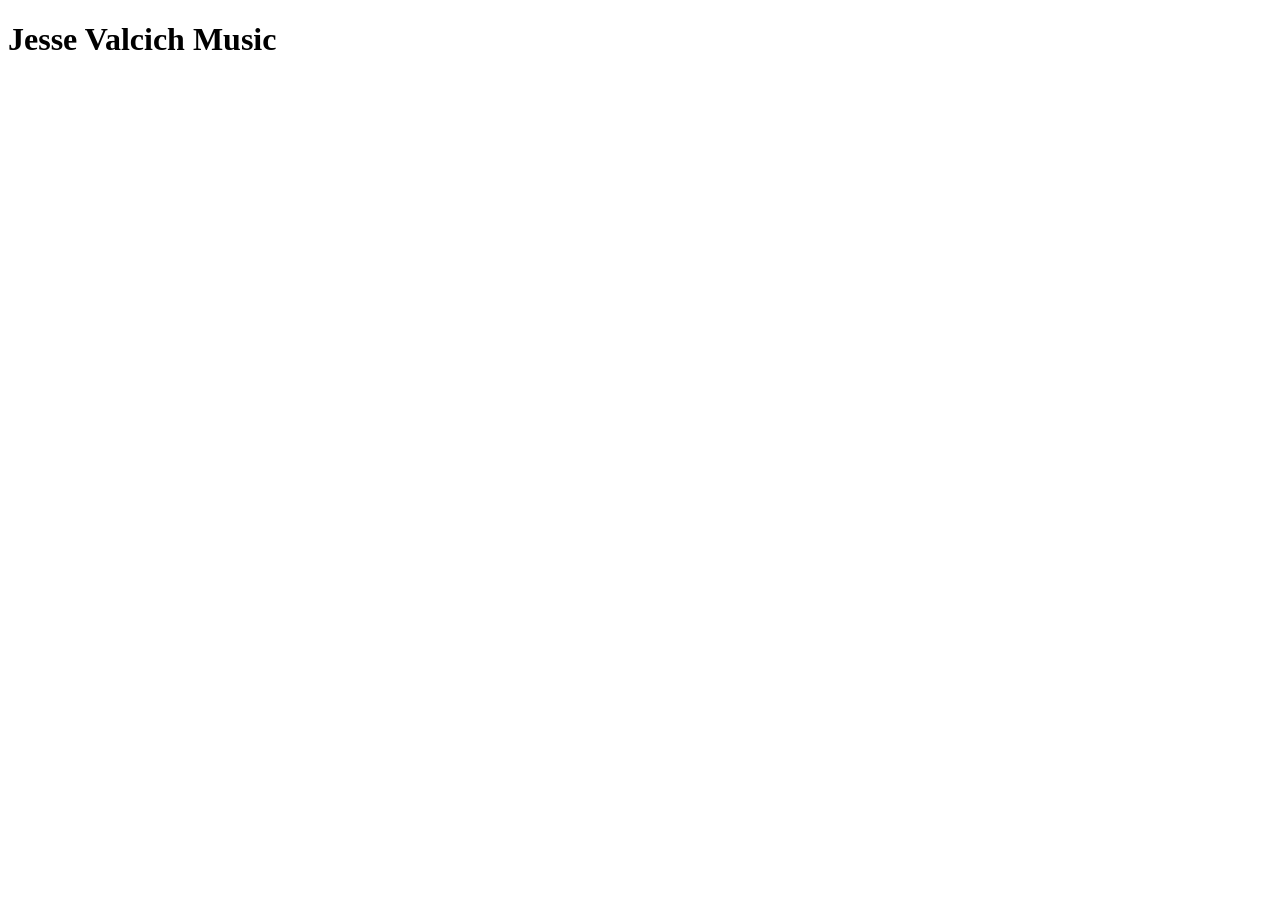
==== index.html @ cd505562 "Changes #JV" ====
<!DOCTYPE html>
<html lang="en">
    <head>
        <meta charset="utf-8">
        <meta name="viewport" content="width=device-width, initial-scale=1.0">
        <title>Jesse Valcich Music</title>
        <link rel="stylesheet" href="styles.css">
    </head>
    <body>
        <h1>Jesse Valcich Music</h1>
    </body>
</html>
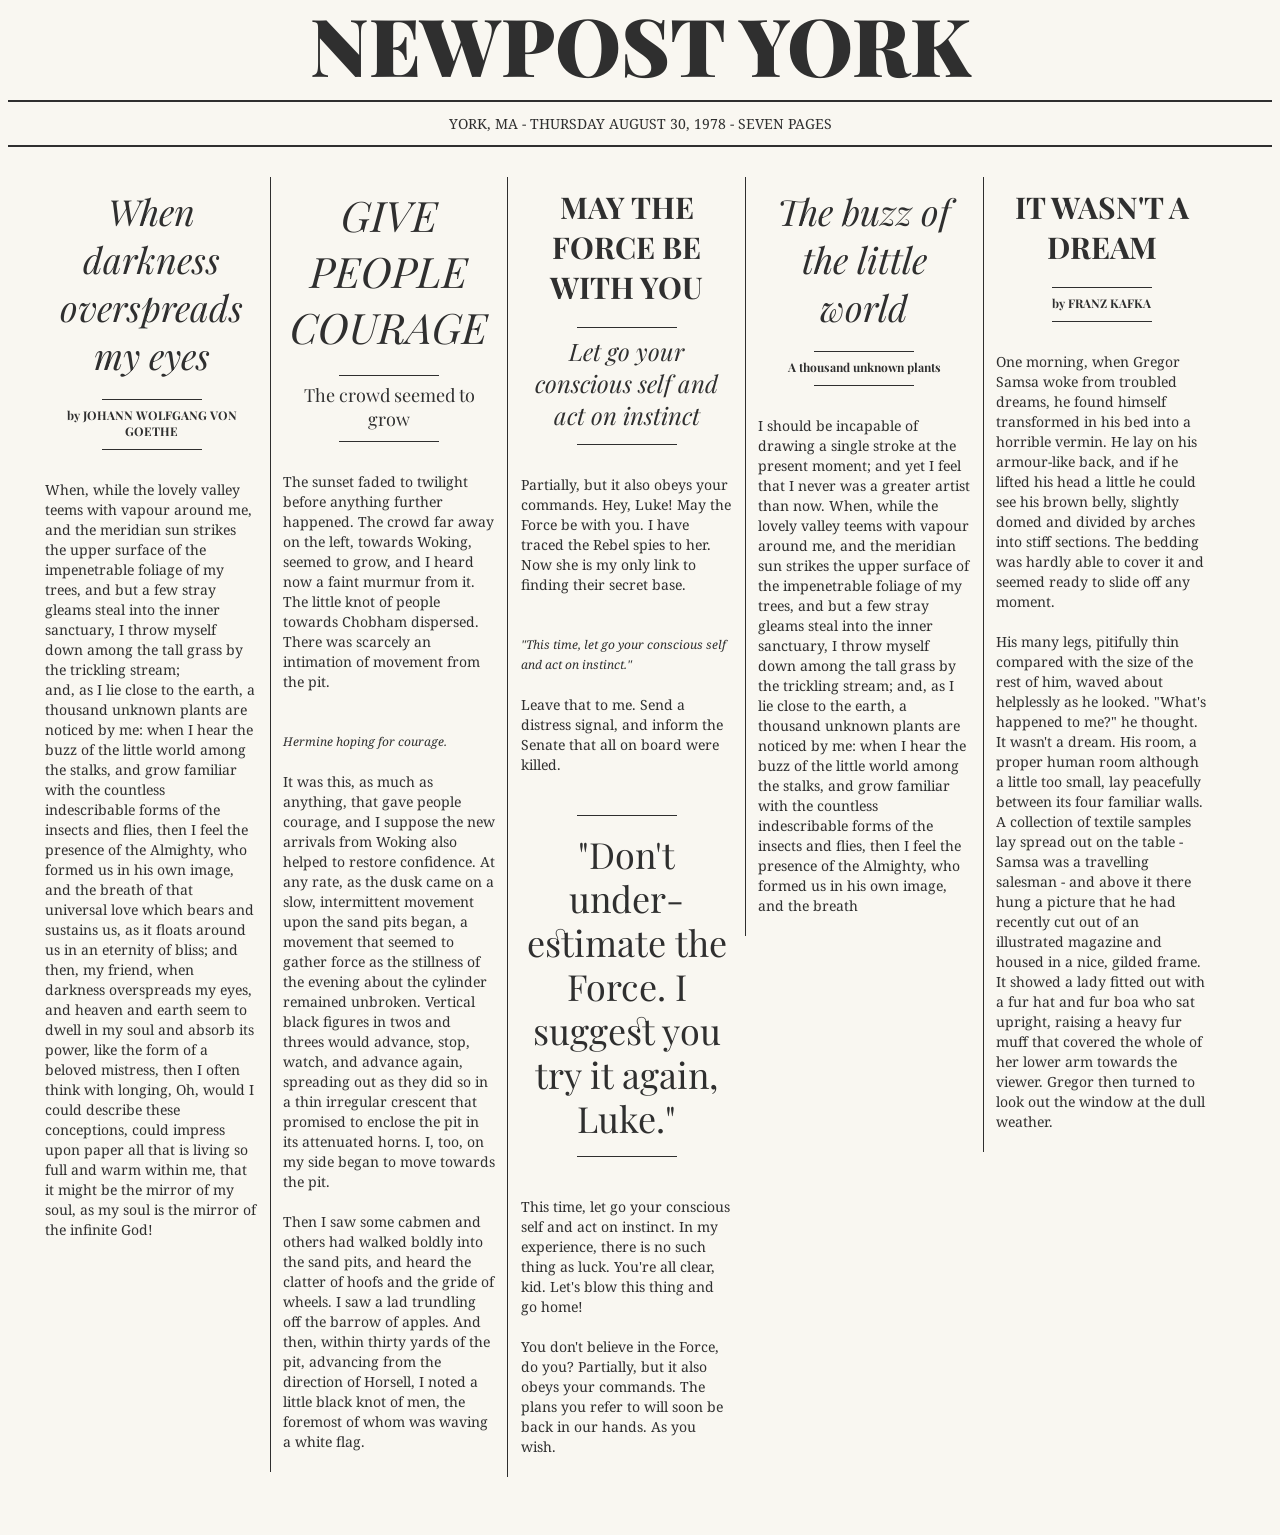
==== commit 0125619c: "did some stuff #JV" ====
--- a/index.html
+++ b/index.html
@@ -1,12 +1,52 @@
 <!DOCTYPE html>
 <html lang="en">
     <head>
+        <link href='https://fonts.googleapis.com/css?family=Playfair+Display:400,700,900,400italic,700italic,900italic|Droid+Serif:400,700,400italic,700italic' rel='stylesheet' type='text/css'>
+        <link rel="stylesheet" href="styles.css">
         <meta charset="utf-8">
         <meta name="viewport" content="width=device-width, initial-scale=1.0">
         <title>Jesse Valcich Music</title>
-        <link rel="stylesheet" href="styles.css">
     </head>
     <body>
-        <h1>Jesse Valcich Music</h1>
+    <div class="head">
+        <div class="headerobjectswrapper">
+            <div class="weatherforcastbox"><span style="font-style: italic;">Weatherforcast for the next 24 hours: Plenty of Sunshine</span><br><span>Wind: 7km/h SSE; Ther: 21°C; Hum: 82%</span></div>
+            <header>Newpost York</header>
+        </div>
+
+        <div class="subhead">York, MA - Thursday August 30, 1978 - Seven Pages</div>
+    </div>
+    <div class="content">
+        <div class="collumns">
+            <div class="collumn">
+                <div class="head"><span class="headline hl3">When darkness overspreads my eyes</span><p><span class="headline hl4">by JOHANN WOLFGANG VON GOETHE</span></p></div>
+                When, while the lovely valley teems with vapour around me, and the meridian sun strikes the upper surface of the impenetrable foliage of my trees, and but a few stray gleams steal into the inner sanctuary, I throw myself down among the tall grass by the trickling stream;<p>and, as I lie close to the earth, a thousand unknown plants are noticed by me: when I hear the buzz of the little world among the stalks, and grow familiar with the countless indescribable forms of the insects and flies, then I feel the presence of the Almighty, who formed us in his own image, and the breath of that universal love which bears and sustains us, as it floats around us in an eternity of bliss; and then, my friend, when darkness overspreads my eyes, and heaven and earth seem to dwell in my soul and absorb its power, like the form of a beloved mistress, then I often think with longing, Oh, would I could describe these conceptions, could impress upon paper all that is living so full and warm within me, that it might be the mirror of my soul, as my soul is the mirror of the infinite God!</p></div>
+            <div class="collumn">
+                <div class="head"><span class="headline hl5">Give people courage</span><p><span class="headline hl6">The crowd seemed to grow</span></p></div>
+                The sunset faded to twilight before anything further happened.  The crowd far away on the left, towards Woking, seemed to grow, and I heard now a faint murmur from it.  The little knot of people towards Chobham dispersed.  There was scarcely an intimation of movement from the pit.</p>
+                <figure class="figure">
+                                    <img class="media" src="http://i.giphy.com/PW7MoTD2d9pJK.gif" alt="">
+                                    <figcaption class="figcaption">Hermine hoping for courage.</figcaption>
+                            </figure>
+
+                <p>It was this, as much as anything, that gave people courage, and I suppose the new arrivals from Woking also helped to restore confidence.  At any rate, as the dusk came on a slow, intermittent movement upon the sand pits began, a movement that seemed to gather force as the stillness of the evening about the cylinder remained unbroken.  Vertical black figures in twos and threes would advance, stop, watch, and advance again, spreading out as they did so in a thin irregular crescent that promised to enclose the pit in its attenuated horns.  I, too, on my side began to move towards the pit.</p>
+
+                <p>Then I saw some cabmen and others had walked boldly into the sand pits, and heard the clatter of hoofs and the gride of wheels.  I saw a lad trundling off the barrow of apples.  And then, within thirty yards of the pit, advancing from the direction of Horsell, I noted a little black knot of men, the foremost of whom was waving a white flag.</p>
+
+                </div>
+            <div class="collumn"><div class="head"><span class="headline hl1">May the Force be with you</span><p><span class="headline hl2">Let go your conscious self and act on instinct</span></p></div>Partially, but it also obeys your commands. Hey, Luke! May the Force be with you. I have traced the Rebel spies to her. Now she is my only link to finding their secret base.</p>
+        <figure class="figure">
+                                    <img class="media" src="http://i.giphy.com/4fDWVPMoSyhgc.gif" alt="">
+                                    <figcaption class="figcaption">"This time, let go your conscious self and act on instinct."</figcaption>
+                            </figure>
+                <p>Leave that to me. Send a distress signal, and inform the Senate that all on board were killed. <span class="citation">"Don't under&shy;estimate the Force. I suggest you try it again, Luke."</span> This time, let go your conscious self and act on instinct. In my experience, there is no such thing as luck. You're all clear, kid. Let's blow this thing and go home!</p>
+                <p>You don't believe in the Force, do you? Partially, but it also obeys your commands. The plans you refer to will soon be back in our hands. As you wish.</p></div>
+            <div class="collumn"><div class="head"><span class="headline hl3">The buzz of the little world </span><p><span class="headline hl4">A thousand unknown plants</span></p></div><p>I should be incapable of drawing a single stroke at the present moment; and yet I feel that I never was a greater artist than now. When, while the lovely valley teems with vapour around me, and the meridian sun strikes the upper surface of the impenetrable foliage of my trees, and but a few stray gleams steal into the inner sanctuary, I throw myself down among the tall grass by the trickling stream; and, as I lie close to the earth, a thousand unknown plants are noticed by me: when I hear the buzz of the little world among the stalks, and grow familiar with the countless indescribable forms of the insects and flies, then I feel the presence of the Almighty, who formed us in his own image, and the breath</p></div>
+            <div class="collumn"><div class="head"><span class="headline hl1">It wasn't a dream </span><p><span class="headline hl4">by FRANZ KAFKA</span></p></div><p>One morning, when Gregor Samsa woke from troubled dreams, he found himself transformed in his bed into a horrible vermin. He lay on his armour-like back, and if he lifted his head a little he could see his brown belly, slightly domed and divided by arches into stiff sections. The bedding was hardly able to cover it and seemed ready to slide off any moment. </p>
+                        
+                        <p>His many legs, pitifully thin compared with the size of the rest of him, waved about helplessly as he looked. "What's happened to me?" he thought. It wasn't a dream. His room, a proper human room although a little too small, lay peacefully between its four familiar walls. A collection of textile samples lay spread out on the table - Samsa was a travelling salesman - and above it there hung a picture that he had recently cut out of an illustrated magazine and housed in a nice, gilded frame. It showed a lady fitted out with a fur hat and fur boa who sat upright, raising a heavy fur muff that covered the whole of her lower arm towards the viewer. Gregor then turned to look out the window at the dull weather. </p></div>
+        </div>
+    </div>
+
     </body>
 </html>
--- a/styles.css
+++ b/styles.css
@@ -0,0 +1,280 @@
+body{
+    font-family: 'Droid Serif', serif;
+    font-size: 14px;
+    color: #2f2f2f;
+    background-color: #f9f7f1;
+}
+header{
+    font-family: 'Playfair Display', serif;
+    font-weight: 900;
+    font-size: 80px;
+    text-transform: uppercase;
+    display: inline-block;
+    line-height: 72px;
+    margin-bottom: 20px;
+
+}
+p{
+    margin-top: 0;
+    margin-bottom: 20px;
+}
+.head{
+    text-align: center;
+    position: relative;
+
+
+}
+
+.headerobjectswrapper{
+}
+
+.subhead{
+    text-transform: uppercase;
+    border-bottom: 2px solid #2f2f2f;
+    border-top: 2px solid #2f2f2f;
+    padding: 12px 0 12px 0;
+
+}
+.weatherforcastbox{
+    position: relative;
+    width: 12%;
+    left: 10px;
+    border: 3px double #2f2f2f;
+    padding: 10px 15px 10px 15px;
+    line-height: 20px;
+    display: inline-block;
+    margin: 0 50px 20px -360px;
+}
+.content{
+    font-size: 0;
+    line-height: 0;
+    word-spacing: -.31em;
+    display: inline-block;
+    margin: 30px 2% 0 2%;
+
+
+}
+.collumns{
+
+}
+
+.collumn{
+    font-size: 14px;
+    line-height: 20px;
+    width: 17.5%;
+    display: inline-block;
+    padding: 0 1% 0 1%;
+    vertical-align: top;
+    margin-bottom: 50px;
+    transition: all .7s;
+}
+.collumn + .collumn { 
+  border-left: 1px solid #2f2f2f;
+}
+.collumn .headline{
+    text-align: center;
+    line-height: normal;
+    font-family: 'Playfair Display', serif;
+    display: block;
+    margin: 0 auto;
+
+
+}
+.collumn .headline.hl1{
+    font-weight: 700;
+    font-size: 30px;
+    text-transform: uppercase;
+    padding: 10px 0 10px 0;
+
+}
+
+.collumn .headline.hl2{
+    font-weight: 400;
+    font-style: italic;
+    font-size: 24px;
+    box-sizing: border-box;
+    padding: 10px 0 10px 0;
+}
+
+.collumn .headline.hl2:before{
+    border-top: 1px solid #2f2f2f;
+    content: '';
+    width: 100px;
+    height: 7px;
+    display: block;
+    margin: 0 auto;
+}
+.collumn .headline.hl2:after{
+    border-bottom: 1px solid #2f2f2f;
+    content: '';
+    width: 100px;
+    height: 13px;
+    display: block;
+    margin: 0 auto;
+
+}
+
+.collumn .headline.hl3{
+    font-weight: 400;
+    font-style: italic;
+    font-size: 36px;
+    box-sizing: border-box;
+    padding: 10px 0 10px 0;
+}
+.collumn .headline.hl4{
+    font-weight: 700;
+    font-size: 12px;
+    box-sizing: border-box;
+    padding: 10px 0 10px 0;
+}
+.collumn .headline.hl4:before{
+    border-top: 1px solid #2f2f2f;
+    content: '';
+    width: 100px;
+    height: 7px;
+    display: block;
+    margin: 0 auto;
+}
+.collumn .headline.hl4:after{
+    border-bottom: 1px solid #2f2f2f;
+    content: '';
+    width: 100px;
+    height: 10px;
+    display: block;
+    margin: 0 auto;
+
+}
+
+.collumn .headline.hl5{
+    font-weight: 400;
+    font-size: 42px;
+    text-transform: uppercase;
+    font-style: italic;
+    box-sizing: border-box;
+    padding: 10px 0 10px 0;
+}
+.collumn .headline.hl6{
+    font-weight: 400;
+    font-size: 18px;
+    box-sizing: border-box;
+    padding: 10px 0 10px 0;
+}
+.collumn .headline.hl6:before{
+    border-top: 1px solid #2f2f2f;
+    content: '';
+    width: 100px;
+    height: 7px;
+    display: block;
+    margin: 0 auto;
+}
+.collumn .headline.hl6:after{
+    border-bottom: 1px solid #2f2f2f;
+    content: '';
+    width: 100px;
+    height: 10px;
+    display: block;
+    margin: 0 auto;
+
+}
+.collumn .headline.hl7{
+    font-weight: 700;
+    font-size: 12px;
+    box-sizing: border-box;
+    display: block;
+    padding: 10px 0 10px 0;
+}
+.collumn .headline.hl8{
+    font-weight: 700;
+    font-size: 12px;
+    box-sizing: border-box;
+    padding: 10px 0 10px 0;
+}
+.collumn .headline.hl9{
+    font-weight: 700;
+    font-size: 12px;
+    box-sizing: border-box;
+    padding: 10px 0 10px 0;
+}
+.collumn .headline.hl10{
+    font-weight: 700;
+    font-size: 12px;
+    box-sizing: border-box;
+    padding: 10px 0 10px 0;
+}
+.collumn .citation{
+    font-family: 'Playfair Display', serif;
+    font-size: 36px;
+    line-height: 44px;
+    /*font-style: italic;*/
+    text-align: center;
+    font-weight: 400;
+    display: block;
+    margin: 40px 0 40px 0;
+    font-feature-settings: "liga", "dlig";
+
+}
+.collumn .citation:before{
+    border-top: 1px solid #2f2f2f;
+    content: '';
+    width: 100px;
+    height: 16px;
+    display: block;
+    margin: 0 auto;
+}
+.collumn .citation:after{
+    border-bottom: 1px solid #2f2f2f;
+    content: '';
+    width: 100px;
+    height: 16px;
+    display: block;
+    margin: 0 auto;
+}
+.collumn .figure {
+	  margin: 0 0 20px;
+}
+.collumn .figcaption{
+	font-style: italic;
+	font-size: 12px;
+}
+.media {
+    -webkit-filter: sepia(80%) contrast(1) opacity(0.8);
+    filter: sepia(80%) grayscale(1) contrast(1) opacity(0.8);
+    mix-blend-mode: multiply;
+    width: 100%;
+}
+/*________________________________________________________________________________________________________________________________*/
+/*MEDIAQUERIES*/
+@media only all and (max-width: 1300px) {
+    .weatherforcastbox{
+        display: none;
+    }
+
+}
+@media only all and (max-width: 1200px) {
+    .collumn{
+        width: 31%;
+    }
+
+}
+    @media only all and (max-width: 900px) {
+    .collumn{
+        width: 47%;
+    }
+
+}
+@media only all and (max-width: 600px) {
+    .collumn{
+        width: 100%;
+    }
+	.collumn + .collumn {
+				border-left: none;
+      	border-bottom: 1px solid #2f2f2f;
+	}
+    header{
+        max-width: 320px;
+        font-size: 60px;
+        line-height: 54px;
+        overflow: hidden;
+    }
+
+}
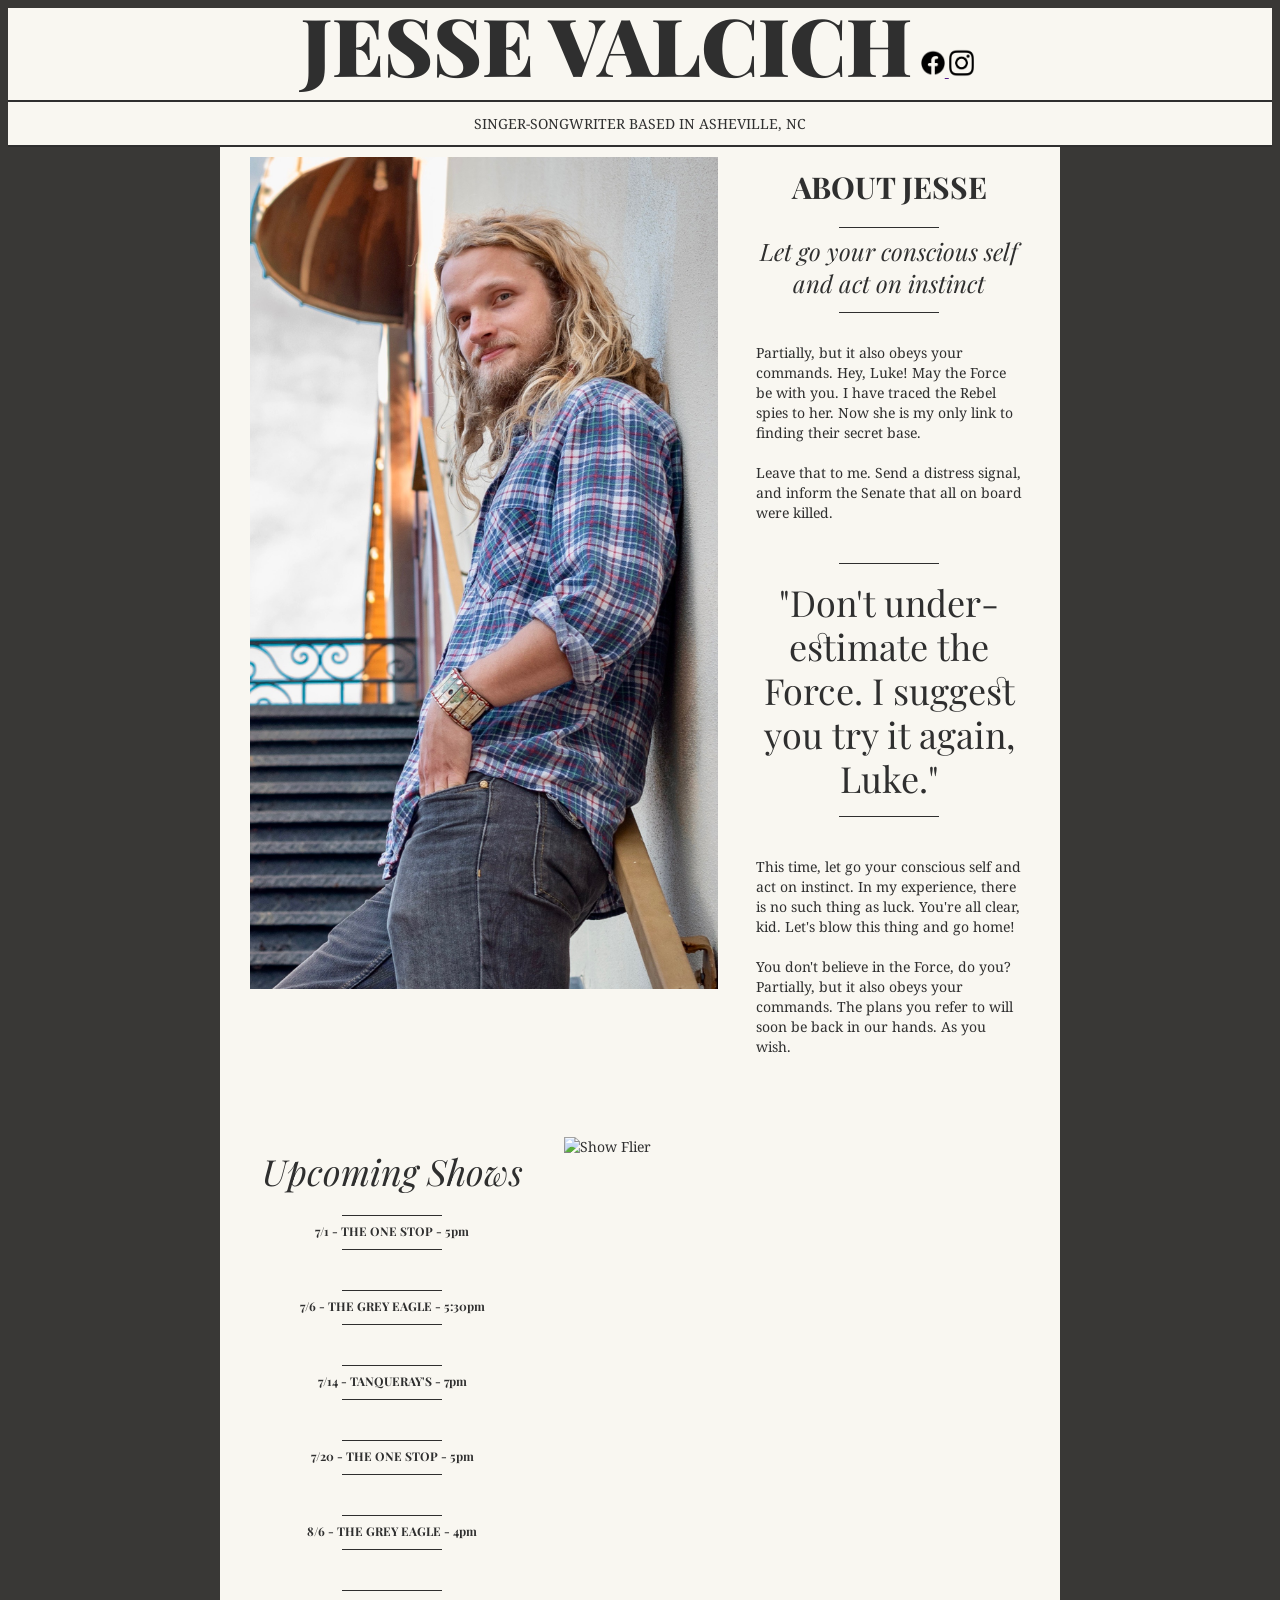
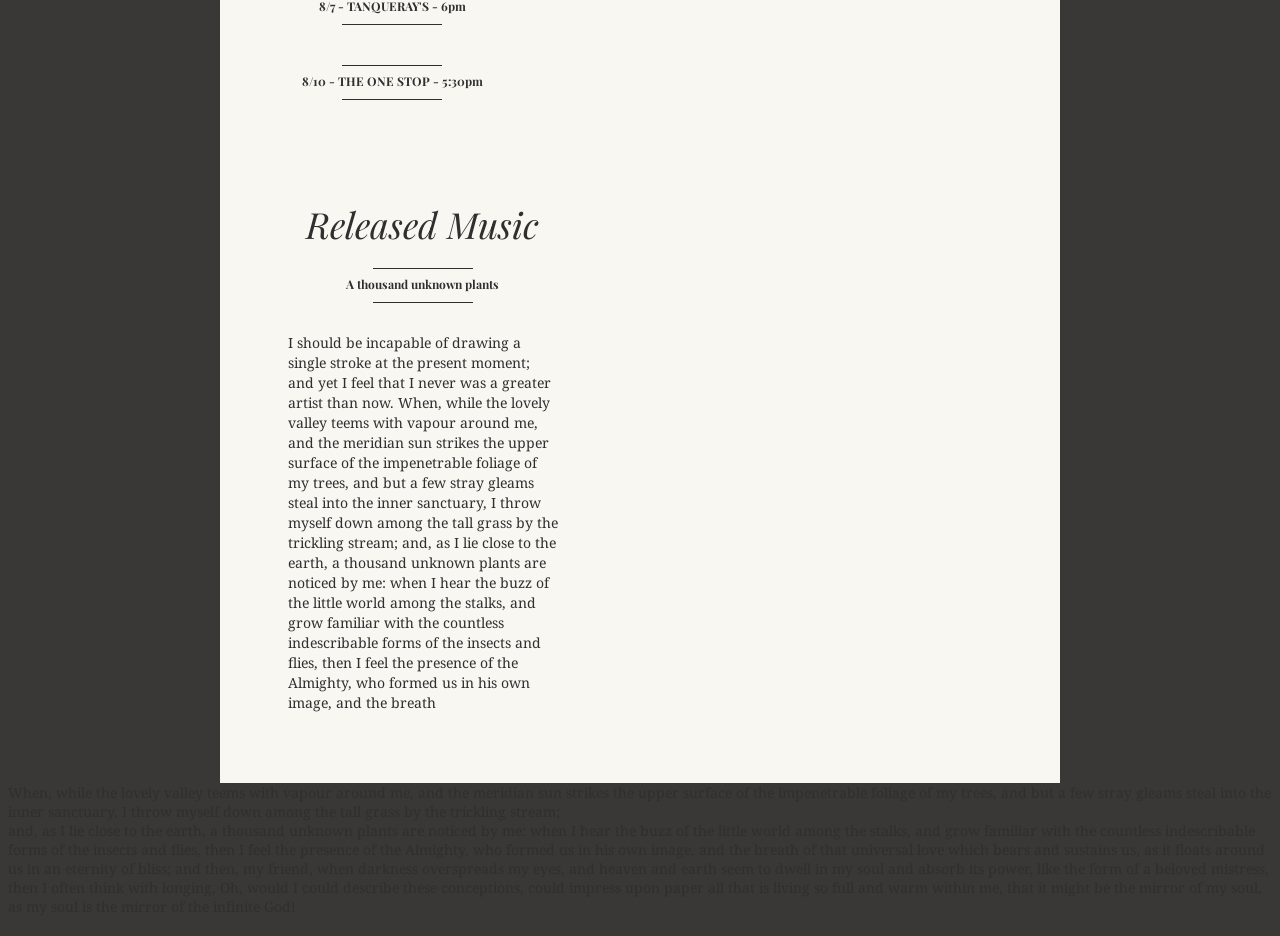
==== commit 49beb70b: "Changes" ====
--- a/index.html
+++ b/index.html
@@ -8,45 +8,72 @@
         <title>Jesse Valcich Music</title>
     </head>
     <body>
-    <div class="head">
-        <div class="headerobjectswrapper">
-            <div class="weatherforcastbox"><span style="font-style: italic;">Weatherforcast for the next 24 hours: Plenty of Sunshine</span><br><span>Wind: 7km/h SSE; Ther: 21°C; Hum: 82%</span></div>
-            <header>Newpost York</header>
+        <div class="head">
+            <div>
+                <header>Jesse Valcich</header>
+                <div class="socialbox">
+                    <a href="" aria-label="Jesse Valcich Facebook" target="_blank">
+                        <img class="social-icon" src="assets/icons/facebook_logo.png" alt="Facebook Logo">
+                    </a>
+                    <a href="https://www.instagram.com/pure_jesseness" aria-label="Jesse Valcich Instagram" target="_blank">
+                        <img class="social-icon" src="assets/icons/instagram_logo.png" alt="Instagram Logo">
+                    </a>
+                </div>
+            </div>
+
+            <div class="subhead">Singer-songwriter based in Asheville, NC</div>
         </div>
 
-        <div class="subhead">York, MA - Thursday August 30, 1978 - Seven Pages</div>
-    </div>
-    <div class="content">
-        <div class="collumns">
-            <div class="collumn">
-                <div class="head"><span class="headline hl3">When darkness overspreads my eyes</span><p><span class="headline hl4">by JOHANN WOLFGANG VON GOETHE</span></p></div>
-                When, while the lovely valley teems with vapour around me, and the meridian sun strikes the upper surface of the impenetrable foliage of my trees, and but a few stray gleams steal into the inner sanctuary, I throw myself down among the tall grass by the trickling stream;<p>and, as I lie close to the earth, a thousand unknown plants are noticed by me: when I hear the buzz of the little world among the stalks, and grow familiar with the countless indescribable forms of the insects and flies, then I feel the presence of the Almighty, who formed us in his own image, and the breath of that universal love which bears and sustains us, as it floats around us in an eternity of bliss; and then, my friend, when darkness overspreads my eyes, and heaven and earth seem to dwell in my soul and absorb its power, like the form of a beloved mistress, then I often think with longing, Oh, would I could describe these conceptions, could impress upon paper all that is living so full and warm within me, that it might be the mirror of my soul, as my soul is the mirror of the infinite God!</p></div>
-            <div class="collumn">
-                <div class="head"><span class="headline hl5">Give people courage</span><p><span class="headline hl6">The crowd seemed to grow</span></p></div>
-                The sunset faded to twilight before anything further happened.  The crowd far away on the left, towards Woking, seemed to grow, and I heard now a faint murmur from it.  The little knot of people towards Chobham dispersed.  There was scarcely an intimation of movement from the pit.</p>
-                <figure class="figure">
-                                    <img class="media" src="http://i.giphy.com/PW7MoTD2d9pJK.gif" alt="">
-                                    <figcaption class="figcaption">Hermine hoping for courage.</figcaption>
-                            </figure>
+        <main class="center">
+            <div class="page">
+                
+                <section class="section">
+                    <img class="image" src="assets/photos/JesseSmile.jpeg" alt="Jesse Valcich">
+                    <div class="collumn">
+                    <div class="head">
+                        <span class="headline hl1">About Jesse</span>
+                        <p><span class="headline hl2">Let go your conscious self and act on instinct</span></p>
+                    </div>
+                    <p>Partially, but it also obeys your commands. Hey, Luke! May the Force be with you. I have traced the Rebel spies to her. Now she is my only link to finding their secret base.</p>
+                    <p>Leave that to me. Send a distress signal, and inform the Senate that all on board were killed. <span class="citation">"Don't under&shy;estimate the Force. I suggest you try it again, Luke."</span> This time, let go your conscious self and act on instinct. In my experience, there is no such thing as luck. You're all clear, kid. Let's blow this thing and go home!</p>
+                    <p>You don't believe in the Force, do you? Partially, but it also obeys your commands. The plans you refer to will soon be back in our hands. As you wish.</p>
+                </div>
+                </section>
 
-                <p>It was this, as much as anything, that gave people courage, and I suppose the new arrivals from Woking also helped to restore confidence.  At any rate, as the dusk came on a slow, intermittent movement upon the sand pits began, a movement that seemed to gather force as the stillness of the evening about the cylinder remained unbroken.  Vertical black figures in twos and threes would advance, stop, watch, and advance again, spreading out as they did so in a thin irregular crescent that promised to enclose the pit in its attenuated horns.  I, too, on my side began to move towards the pit.</p>
+                <section class="section">
+                    <div class="collumn">
+                        <div class="head">
+                            <span class="headline hl3">Upcoming Shows</span>
+                            <p><span class="headline hl4">7/1 - THE ONE STOP - 5pm</span></p>
+                            <p><span class="headline hl4">7/6 - THE GREY EAGLE - 5:30pm</span></p>
+                            <p><span class="headline hl4">7/14 - TANQUERAY'S - 7pm</span></p>
+                            <p><span class="headline hl4">7/20 - THE ONE STOP - 5pm</span></p>
+                            <p><span class="headline hl4">8/6 - THE GREY EAGLE - 4pm</span></p>
+                            <p><span class="headline hl4">8/7 - TANQUERAY'S - 6pm</span></p>
+                            <p><span class="headline hl4">8/10 - THE ONE STOP - 5:30pm</span></p>
+                        </div>
+                    </div>
+                    <img class="image" src="assets/photos/JesseCool.JPG" alt="Show Flier">
+                </section>
 
-                <p>Then I saw some cabmen and others had walked boldly into the sand pits, and heard the clatter of hoofs and the gride of wheels.  I saw a lad trundling off the barrow of apples.  And then, within thirty yards of the pit, advancing from the direction of Horsell, I noted a little black knot of men, the foremost of whom was waving a white flag.</p>
+                <section class="section">
+                    <img src="" al="Albums">
+                    <div class="collumn">
+                        <div class="head">
+                            <span class="headline hl3">Released Music</span>
+                            <p><span class="headline hl4">A thousand unknown plants</span></p>
+                        </div>
+                        <p>I should be incapable of drawing a single stroke at the present moment; and yet I feel that I never was a greater artist than now. When, while the lovely valley teems with vapour around me, and the meridian sun strikes the upper surface of the impenetrable foliage of my trees, and but a few stray gleams steal into the inner sanctuary, I throw myself down among the tall grass by the trickling stream; and, as I lie close to the earth, a thousand unknown plants are noticed by me: when I hear the buzz of the little world among the stalks, and grow familiar with the countless indescribable forms of the insects and flies, then I feel the presence of the Almighty, who formed us in his own image, and the breath</p>
+                </section>
+            </div>
+        </main>
 
+        <footer>
+            <div class="weatherforcastbox">
+                    <span style="font-style: italic;">Weatherforcast for the next 24 hours: Plenty of Sunshine</span><br><span>Wind: 7km/h SSE; Ther: 21°C; Hum: 82%</span>
                 </div>
-            <div class="collumn"><div class="head"><span class="headline hl1">May the Force be with you</span><p><span class="headline hl2">Let go your conscious self and act on instinct</span></p></div>Partially, but it also obeys your commands. Hey, Luke! May the Force be with you. I have traced the Rebel spies to her. Now she is my only link to finding their secret base.</p>
-        <figure class="figure">
-                                    <img class="media" src="http://i.giphy.com/4fDWVPMoSyhgc.gif" alt="">
-                                    <figcaption class="figcaption">"This time, let go your conscious self and act on instinct."</figcaption>
-                            </figure>
-                <p>Leave that to me. Send a distress signal, and inform the Senate that all on board were killed. <span class="citation">"Don't under&shy;estimate the Force. I suggest you try it again, Luke."</span> This time, let go your conscious self and act on instinct. In my experience, there is no such thing as luck. You're all clear, kid. Let's blow this thing and go home!</p>
-                <p>You don't believe in the Force, do you? Partially, but it also obeys your commands. The plans you refer to will soon be back in our hands. As you wish.</p></div>
-            <div class="collumn"><div class="head"><span class="headline hl3">The buzz of the little world </span><p><span class="headline hl4">A thousand unknown plants</span></p></div><p>I should be incapable of drawing a single stroke at the present moment; and yet I feel that I never was a greater artist than now. When, while the lovely valley teems with vapour around me, and the meridian sun strikes the upper surface of the impenetrable foliage of my trees, and but a few stray gleams steal into the inner sanctuary, I throw myself down among the tall grass by the trickling stream; and, as I lie close to the earth, a thousand unknown plants are noticed by me: when I hear the buzz of the little world among the stalks, and grow familiar with the countless indescribable forms of the insects and flies, then I feel the presence of the Almighty, who formed us in his own image, and the breath</p></div>
-            <div class="collumn"><div class="head"><span class="headline hl1">It wasn't a dream </span><p><span class="headline hl4">by FRANZ KAFKA</span></p></div><p>One morning, when Gregor Samsa woke from troubled dreams, he found himself transformed in his bed into a horrible vermin. He lay on his armour-like back, and if he lifted his head a little he could see his brown belly, slightly domed and divided by arches into stiff sections. The bedding was hardly able to cover it and seemed ready to slide off any moment. </p>
-                        
-                        <p>His many legs, pitifully thin compared with the size of the rest of him, waved about helplessly as he looked. "What's happened to me?" he thought. It wasn't a dream. His room, a proper human room although a little too small, lay peacefully between its four familiar walls. A collection of textile samples lay spread out on the table - Samsa was a travelling salesman - and above it there hung a picture that he had recently cut out of an illustrated magazine and housed in a nice, gilded frame. It showed a lady fitted out with a fur hat and fur boa who sat upright, raising a heavy fur muff that covered the whole of her lower arm towards the viewer. Gregor then turned to look out the window at the dull weather. </p></div>
-        </div>
-    </div>
-
+            When, while the lovely valley teems with vapour around me, and the meridian sun strikes the upper surface of the impenetrable foliage of my trees, and but a few stray gleams steal into the inner sanctuary, I throw myself down among the tall grass by the trickling stream;
+            <p>and, as I lie close to the earth, a thousand unknown plants are noticed by me: when I hear the buzz of the little world among the stalks, and grow familiar with the countless indescribable forms of the insects and flies, then I feel the presence of the Almighty, who formed us in his own image, and the breath of that universal love which bears and sustains us, as it floats around us in an eternity of bliss; and then, my friend, when darkness overspreads my eyes, and heaven and earth seem to dwell in my soul and absorb its power, like the form of a beloved mistress, then I often think with longing, Oh, would I could describe these conceptions, could impress upon paper all that is living so full and warm within me, that it might be the mirror of my soul, as my soul is the mirror of the infinite God!</p>
+        </footer>
     </body>
 </html>
--- a/styles.css
+++ b/styles.css
@@ -2,7 +2,7 @@
     font-family: 'Droid Serif', serif;
     font-size: 14px;
     color: #2f2f2f;
-    background-color: #f9f7f1;
+    background-color: #393836;
 }
 header{
     font-family: 'Playfair Display', serif;
@@ -21,13 +21,8 @@
 .head{
     text-align: center;
     position: relative;
-
-
-}
-
-.headerobjectswrapper{
-}
-
+    background-color: #f9f7f1;
+}
 .subhead{
     text-transform: uppercase;
     border-bottom: 2px solid #2f2f2f;
@@ -51,17 +46,60 @@
     word-spacing: -.31em;
     display: inline-block;
     margin: 30px 2% 0 2%;
-
-
-}
-.collumns{
-
-}
+}
+
+
+
+.headobjects{
+    display: flex;
+    flex-direction: row;
+}
+.center{
+    display: flex;
+    justify-content: center;
+}
+.page{
+    width: 840px;
+    background-color: #f9f7f1;
+}
+.image{
+    width: 60%;
+    height: 60%;
+}
+.section{
+    display: flex;
+    padding-inline: 30px;
+    padding-top: 10px;
+    gap: 30px;
+}
+.container{
+    display: flex;
+    flex-direction: column;
+}
+.social-icon {
+    background: none;
+    border: none;
+    height: 2em;
+    filter: invert(1);
+}
+.socialbox{
+    position: relative;
+    padding: 5px;
+    display: inline-block;
+}
+
+
+
+
+
+
+
+
 
 .collumn{
     font-size: 14px;
     line-height: 20px;
-    width: 17.5%;
+    width: 270px;
     display: inline-block;
     padding: 0 1% 0 1%;
     vertical-align: top;
